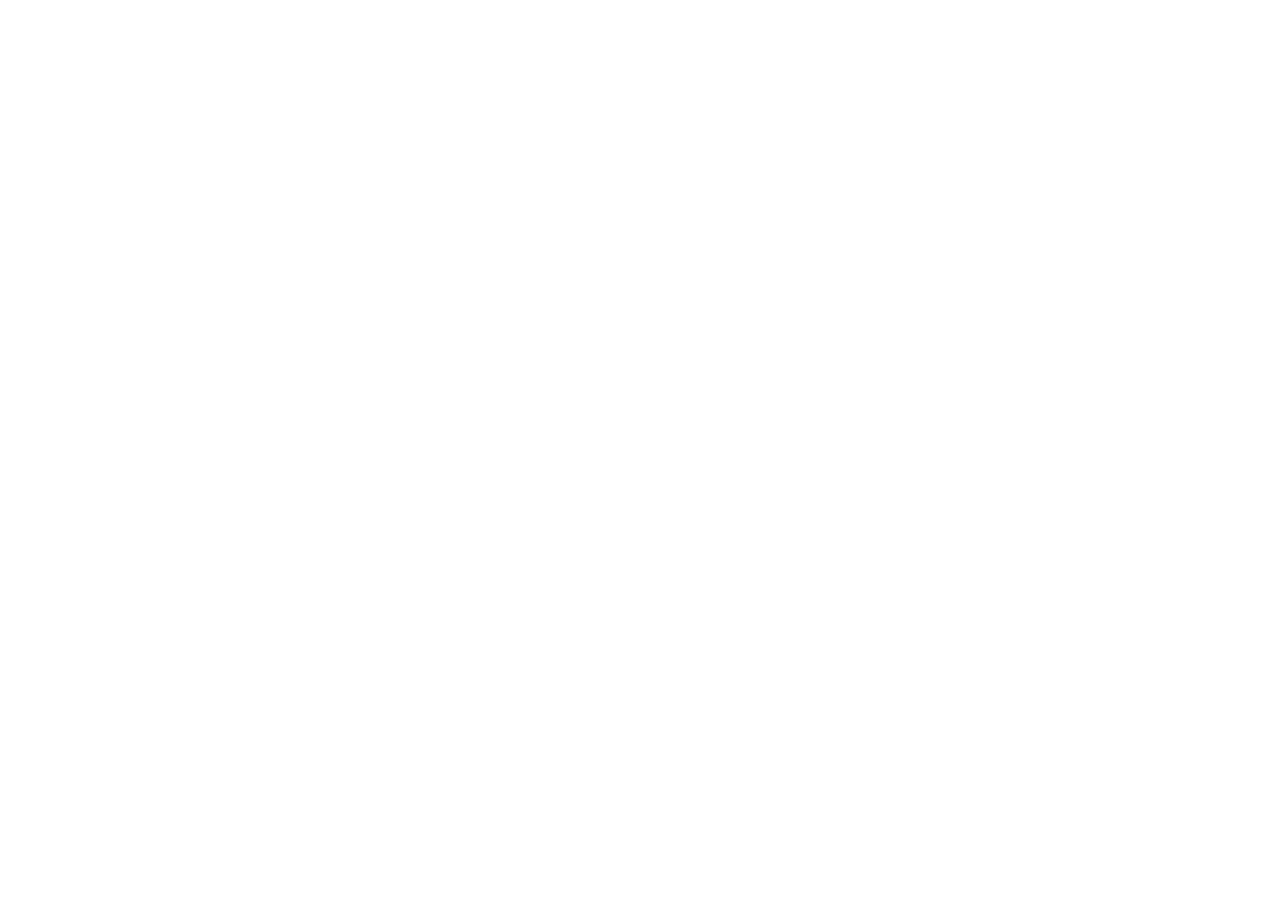
==== index.html @ 7ea30494 "Initialisation du projet." ====
<!DOCTYPE html>
<html lang="fr">
<head>
    <meta charset="UTF-8">
    <meta name="viewport" content="width=device-width, initial-scale=1.0">
    <title>A.(Roy)</title>
</head>
<body>
    
</body>
</html>
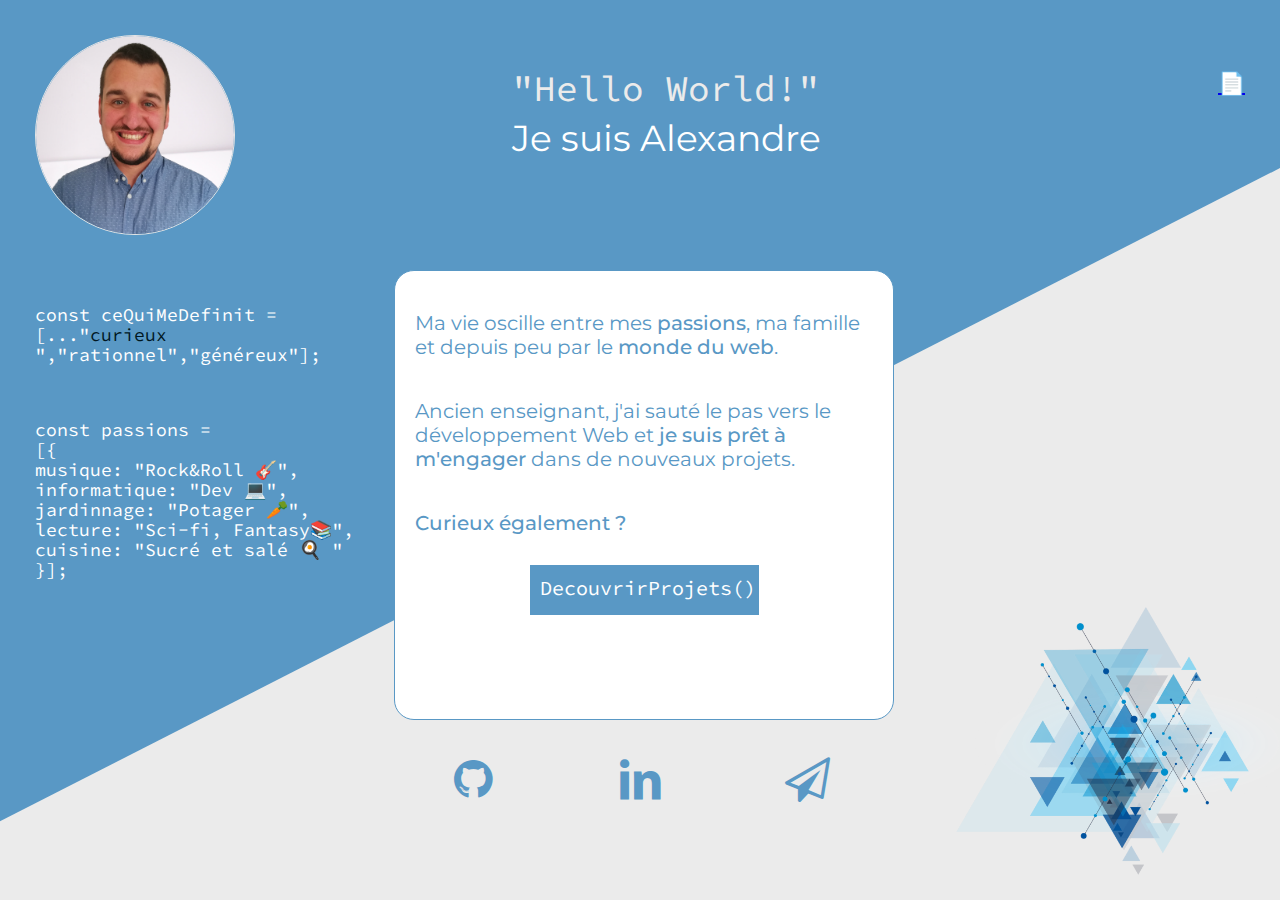
==== commit 4f065bed: "Version desktop terminée" ====
--- a/index.html
+++ b/index.html
@@ -1,11 +1,79 @@
 <!DOCTYPE html>
 <html lang="fr">
+
 <head>
     <meta charset="UTF-8">
     <meta name="viewport" content="width=device-width, initial-scale=1.0">
     <title>A.(Roy)</title>
+    <link rel="preconnect" href="https://fonts.gstatic.com">
+    <link href="https://fonts.googleapis.com/css2?family=Montserrat:wght@400;500;600&display=swap" rel="stylesheet">
+    <link rel="preconnect" href="https://fonts.gstatic.com">
+    <link href="https://fonts.googleapis.com/css2?family=Source+Code+Pro:wght@400;500;600&display=swap"
+        rel="stylesheet">
+    <link rel="stylesheet" href="css/main.css">
+    <link rel="stylesheet" href="css/fontello.css">
 </head>
+
 <body>
-    
+    <div class="main">
+        <header>
+            <img src="img/photo_CV.png" alt="">
+            <div class="title">
+                <h1>"Hello World!"</h1>
+                <h2>Je suis Alexandre</h2>
+            </div>
+
+            <a href="./doc/CVROYALEXANDRE.pdf" target="_blank">
+                📄
+            </a>
+        </header>
+        <div class="center">
+            <div class="codec">
+                <code>
+                const ceQuiMeDefinit = 
+                <br>
+                [..."<span>curieux</span> ","rationnel","généreux"];
+                </code>
+
+                <code> const passions  = 
+                <br>
+                [{​​​​​
+                <br>
+                musique: "Rock&Roll 🎸",
+                <br>
+                informatique: "Dev 💻",
+                <br>
+                jardinnage: "Potager 🥕",
+                <br>
+                lecture: "Sci-fi, Fantasy📚",
+                <br>
+                cuisine: "Sucré et salé 🍳 "
+                <br>
+                }​​​​​
+                ];  
+                </code>
+            </div>
+
+            <div class="hero">
+                <p>Ma vie oscille entre mes <span>passions</span>, ma famille et depuis peu par le <span>monde du
+                        web</span>.</p>
+                <p>Ancien enseignant, j'ai sauté le pas vers le développement Web et <span>je suis prêt à m'engager</span> dans de
+                    nouveaux projets.</p>
+                <p><span>Curieux également ?</span></p>
+                <a href=""><p>DecouvrirProjets()</p></a>
+            </div>
+            <p class="blank"></p>
+        </div>
+        <footer>
+            
+            <div class="btns">
+                <a href="https://github.com/Axyor/Projets_AROY" target="_blank"><i class="icon-github"></i></a>
+                <a href="https://www.linkedin.com/in/alexandre-roy-1086a96a/"target="_blank"><i class="icon-linkedin"></i></a>
+                <a href="mailto:alexandreroy01@gmail.com"><i class="icon-paper-plane-empty"></i></a>
+            </div> 
+            <img src="img/Blue-shape.png" alt="" srcset="">
+        </footer>
+    </div>
 </body>
+
 </html>--- a/css/main.css
+++ b/css/main.css
@@ -0,0 +1,229 @@
+@font-face {
+  font-family: "fontello";
+  src: url("../font/fontello.woff2") format("woff2");
+  font-weight: normal;
+  font-style: normal;
+}
+* {
+  box-sizing: border-box;
+}
+
+html {
+  font-size: 62.5%;
+}
+
+body {
+  margin: 0;
+  font-size: 1.6rem;
+}
+body .main {
+  max-width: 1800px;
+  height: 100vh;
+  background-image: url(../img/FONDDESKTOP2.svg);
+  background-repeat: no-repeat;
+  background-size: cover;
+  background-position: center;
+  margin: 0 auto;
+  position: relative;
+}
+@media screen and (max-width: 990px) {
+  body .main {
+    width: 990px;
+    height: 100vh;
+    background-image: url(../img/FONDTABLETTE.svg);
+    background-repeat: no-repeat;
+    background-size: cover;
+    background-position: center;
+    background-attachment: fixed;
+  }
+}
+@media screen and (max-width: 575px) {
+  body .main {
+    width: 100%;
+    background-image: url(../img/FONDTABLETTE.svg);
+    background-repeat: no-repeat;
+    background-size: cover;
+    background-position: center;
+    background-attachment: fixed;
+  }
+  body .main header {
+    padding: 1rem 1.5rem;
+    width: 100%;
+    height: 20vh;
+  }
+  body .main header img {
+    width: 12rem;
+    height: 12rem;
+    border: 1px solid #5998C5;
+    border-radius: 15rem;
+  }
+  body .main header .title {
+    display: flex;
+    width: 50%;
+    flex-direction: column;
+    padding: 3rem 0;
+    margin: 0;
+  }
+  body .main header .title h1 {
+    font-size: 2rem;
+    color: #5998C5;
+    margin: 0;
+  }
+  body .main header .title h2 {
+    font-size: 2rem;
+    color: #5998C5;
+    margin: 0;
+  }
+  body .main header a {
+    display: none;
+  }
+  body .main .center {
+    display: flex;
+    flex-direction: column;
+    justify-content: space-between;
+    height: 50vh;
+  }
+  body .main .center .codec {
+    width: 50%;
+    display: flex;
+  }
+  body .main .center .codec code {
+    padding: 3.5rem 0 2rem 3.5rem;
+    font-family: Source Code Pro;
+    font-style: normal;
+    font-weight: normal;
+    font-size: 18px;
+    line-height: 20px;
+    color: #FFFFFF;
+  }
+  body .main .center .codec code span {
+    color: Rgb(0, 23, 31);
+  }
+  body .main .center .blank {
+    display: none;
+  }
+}
+body header {
+  display: flex;
+  padding: 3.5rem;
+  justify-content: space-between;
+  align-items: center;
+  height: 30vh;
+}
+body header img {
+  width: 20rem;
+  height: 20rem;
+  border: 1.5px solid #E5E5E5;
+  border-radius: 15rem;
+}
+body header .title {
+  width: 40rem;
+  height: 13.8rem;
+  align-items: center;
+  text-align: center;
+  margin-right: 10%;
+}
+body header .title h1 {
+  font-family: Source Code Pro;
+  font-style: normal;
+  font-weight: 400;
+  font-size: 3.6rem;
+  color: #EBEBEB;
+  margin: 0;
+}
+body header .title h2 {
+  font-family: Montserrat;
+  font-style: normal;
+  font-weight: 400;
+  font-size: 3.6rem;
+  color: white;
+  margin: 5px;
+}
+body header a {
+  margin-bottom: 8.5%;
+  font-size: 2.2rem;
+}
+body .center {
+  display: flex;
+  justify-content: space-between;
+  height: 50vh;
+}
+body .center .codec {
+  width: 46rem;
+  height: 3.2rem;
+  display: flex;
+  flex-wrap: wrap;
+}
+body .center .codec code {
+  padding: 3.5rem 0 2rem 3.5rem;
+  font-family: Source Code Pro;
+  font-style: normal;
+  font-weight: normal;
+  font-size: 18px;
+  line-height: 20px;
+  color: #FFFFFF;
+}
+body .center .codec code span {
+  color: Rgb(0, 23, 31);
+}
+body .center .hero {
+  display: flex;
+  width: 45%;
+  max-height: 100%;
+  background-color: #FFFFFF;
+  border: solid #5998C5 1.5px;
+  border-radius: 2rem;
+  flex-direction: column;
+  font-family: Montserrat;
+  font-size: 2rem;
+  color: #5998C5;
+  padding: 2rem;
+}
+body .center .hero p span {
+  font-weight: 500;
+}
+body .center .hero a {
+  align-self: center;
+  margin: 1rem;
+  text-decoration: none;
+  width: 50%;
+  height: 5rem;
+  background-color: #5998C5;
+  color: white;
+  text-align: center;
+}
+body .center .hero a p {
+  margin: 0;
+  padding: 1rem;
+  font-family: Source Code Pro;
+}
+body .center .blank {
+  width: 45rem;
+}
+body footer {
+  width: 100%;
+  display: flex;
+  justify-content: center;
+  height: 20vh;
+}
+body footer .btns {
+  bottom: 0;
+  margin-top: 3.4rem;
+}
+body footer .btns a {
+  margin: 0 4rem;
+}
+body footer .btns a i {
+  text-decoration: none;
+  color: #5998C5;
+  padding: 1rem;
+  font-size: 4.5rem;
+}
+body footer img {
+  bottom: 0;
+  right: 0;
+  width: 26%;
+  position: absolute;
+}
+
+/*# sourceMappingURL=main.css.map */
--- a/css/fontello.css
+++ b/css/fontello.css
@@ -0,0 +1,71 @@
+@font-face {
+  font-family: 'fontello';
+  src: url('../font/fontello.eot?61932019');
+  src: url('../font/fontello.eot?61932019#iefix') format('embedded-opentype'),
+       url('../font/fontello.woff2?61932019') format('woff2'),
+       url('../font/fontello.woff?61932019') format('woff'),
+       url('../font/fontello.ttf?61932019') format('truetype'),
+       url('../font/fontello.svg?61932019#fontello') format('svg');
+  font-weight: normal;
+  font-style: normal;
+}
+/* Chrome hack: SVG is rendered more smooth in Windozze. 100% magic, uncomment if you need it. */
+/* Note, that will break hinting! In other OS-es font will be not as sharp as it could be */
+/*
+@media screen and (-webkit-min-device-pixel-ratio:0) {
+  @font-face {
+    font-family: 'fontello';
+    src: url('../font/fontello.svg?61932019#fontello') format('svg');
+  }
+}
+*/
+ 
+ [class^="icon-"]:before, [class*=" icon-"]:before {
+  font-family: "fontello";
+  font-style: normal;
+  font-weight: normal;
+  speak: never;
+ 
+  display: inline-block;
+  text-decoration: inherit;
+  width: 1em;
+  margin-right: .2em;
+  text-align: center;
+  /* opacity: .8; */
+ 
+  /* For safety - reset parent styles, that can break glyph codes*/
+  font-variant: normal;
+  text-transform: none;
+ 
+  /* fix buttons height, for twitter bootstrap */
+  line-height: 1em;
+ 
+  /* Animation center compensation - margins should be symmetric */
+  /* remove if not needed */
+  margin-left: .2em;
+ 
+  /* you can be more comfortable with increased icons size */
+  /* font-size: 120%; */
+ 
+  /* Font smoothing. That was taken from TWBS */
+  -webkit-font-smoothing: antialiased;
+  -moz-osx-font-smoothing: grayscale;
+ 
+  /* Uncomment for 3D effect */
+  /* text-shadow: 1px 1px 1px rgba(127, 127, 127, 0.3); */
+}
+ 
+.icon-article:before { content: '\e800'; } /* '' */
+.icon-down-open:before { content: '\e801'; } /* '' */
+.icon-doc:before { content: '\e802'; } /* '' */
+.icon-left-open:before { content: '\e803'; } /* '' */
+.icon-right-open:before { content: '\e804'; } /* '' */
+.icon-up-open:before { content: '\e805'; } /* '' */
+.icon-list:before { content: '\e806'; } /* '' */
+.icon-quote-left:before { content: '\e807'; } /* '' */
+.icon-quote-right:before { content: '\e808'; } /* '' */
+.icon-moon:before { content: '\e809'; } /* '' */
+.icon-sun:before { content: '\e80a'; } /* '' */
+.icon-github:before { content: '\f09b'; } /* '' */
+.icon-paper-plane-empty:before { content: '\f1d9'; } /* '' */
+.icon-linkedin:before { content: '\f318'; } /* '' */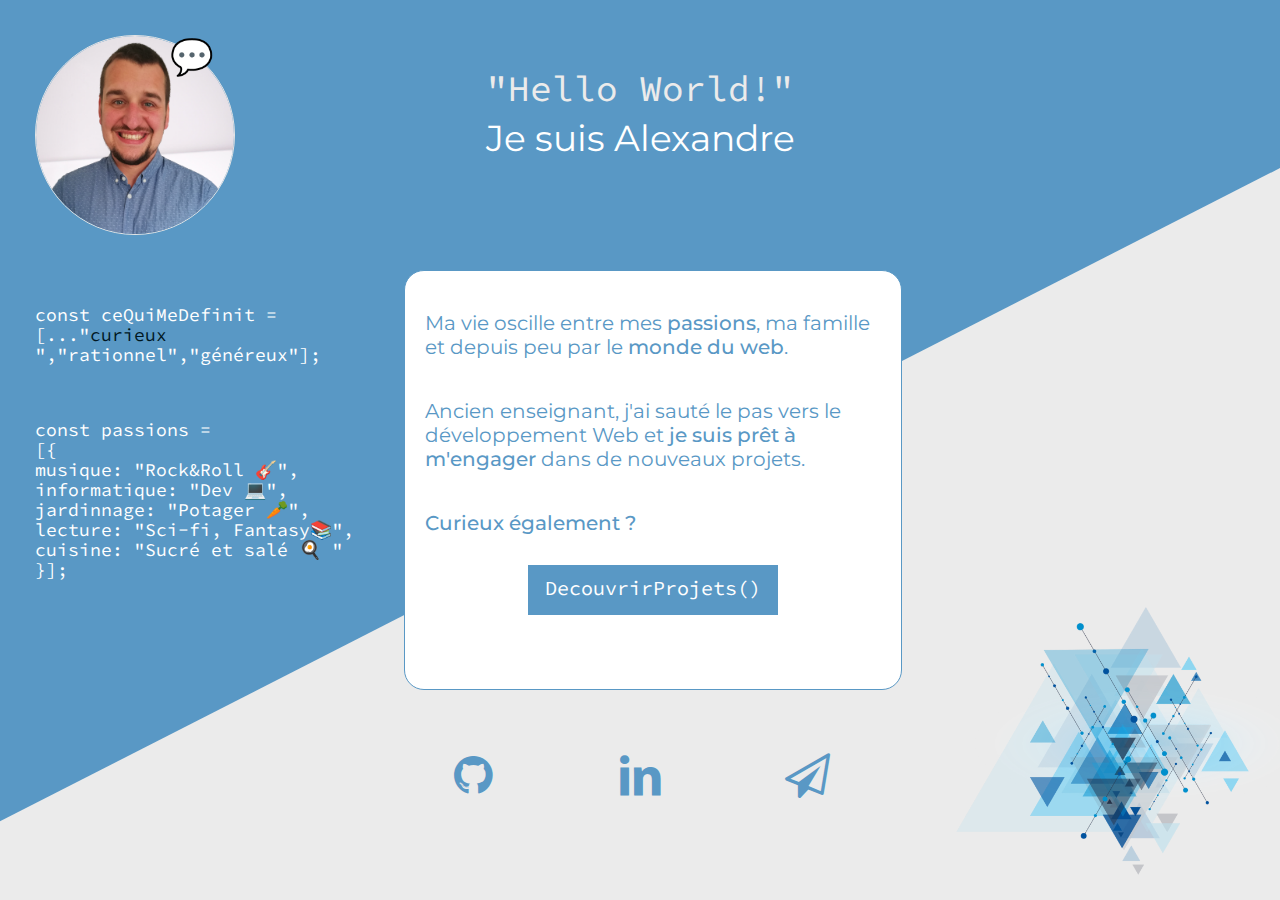
==== commit e3f4c350: "Mobile + Tablette Responsive" ====
--- a/index.html
+++ b/index.html
@@ -12,20 +12,22 @@
         rel="stylesheet">
     <link rel="stylesheet" href="css/main.css">
     <link rel="stylesheet" href="css/fontello.css">
+    <link rel="icon" href="/img/favicon-32x32.png">
 </head>
 
 <body>
     <div class="main">
         <header>
-            <img src="img/photo_CV.png" alt="">
+            <img src="img/photo_CV.png" alt=""></img>
             <div class="title">
                 <h1>"Hello World!"</h1>
                 <h2>Je suis Alexandre</h2>
             </div>
 
             <a href="./doc/CVROYALEXANDRE.pdf" target="_blank">
-                📄
+                💬
             </a>
+            <p class="blank"></p>
         </header>
         <div class="center">
             <div class="codec">
@@ -60,7 +62,7 @@
                 <p>Ancien enseignant, j'ai sauté le pas vers le développement Web et <span>je suis prêt à m'engager</span> dans de
                     nouveaux projets.</p>
                 <p><span>Curieux également ?</span></p>
-                <a href=""><p>DecouvrirProjets()</p></a>
+                <a href="/workInProg.html"><p>DecouvrirProjets()</p></a>
             </div>
             <p class="blank"></p>
         </div>
--- a/css/main.css
+++ b/css/main.css
@@ -17,8 +17,9 @@
   font-size: 1.6rem;
 }
 body .main {
-  max-width: 1800px;
+  max-width: auto;
   height: 100vh;
+  min-height: 100vh;
   background-image: url(../img/FONDDESKTOP2.svg);
   background-repeat: no-repeat;
   background-size: cover;
@@ -26,30 +27,135 @@
   margin: 0 auto;
   position: relative;
 }
-@media screen and (max-width: 990px) {
+@media screen and (min-width: 575px) and (max-width: 990px) {
   body .main {
-    width: 990px;
-    height: 100vh;
+    width: auto;
+    height: 120vh;
+    background-image: url(../img/FONDTABLETTE.svg);
+  }
+  body .main header {
+    padding: 1rem 0;
+    max-width: 990px;
+    height: 25vh;
+    justify-content: space-around;
+    position: relative;
+  }
+  body .main header img {
+    width: 18rem;
+    height: 18rem;
+    border: 2px solid #5998C5;
+    border-radius: 15rem;
+  }
+  body .main header .title {
+    display: flex;
+    width: 31rem;
+    height: 10rem;
+    flex-direction: column;
+    padding: 1rem 0;
+    background-color: white;
+    border-radius: 1rem;
+    margin: 0;
+  }
+  body .main header .title h1 {
+    width: 30rem;
+    font-size: 3rem;
+    color: Rgb(0, 23, 31);
+    margin: 0;
+  }
+  body .main header .title h2 {
+    width: 30rem;
+    font-size: 3rem;
+    color: #5998C5;
+    margin: 0;
+  }
+  body .main header a {
+    position: absolute;
+    top: 0;
+    left: 3rem;
+    font-size: 3rem;
+  }
+  body .main header .blank {
+    display: none;
+  }
+  body .main .center {
+    display: flex;
+    flex-direction: column;
+    align-items: center;
+    height: 75vh;
+  }
+  body .main .center .codec {
+    height: 50%;
+    width: auto;
+    padding-left: 5rem;
+  }
+  body .main .center .codec code {
+    font-size: 2rem;
+    line-height: 20px;
+    color: #5998C5;
+  }
+  body .main .center .hero {
+    align-self: flex-end;
+    margin: 3rem 5rem;
+    height: 40rem;
+    width: 45rem;
+  }
+  body .main .center .hero p {
+    font-size: 2rem;
+  }
+  body .main .center .hero p span {
+    font-weight: 500;
+  }
+  body .main .center .hero a {
+    align-self: center;
+    padding: 0;
+    margin: 1rem;
+    text-decoration: none;
+    width: 25rem;
+    height: 5rem;
+    background-color: #5998C5;
+    color: white;
+    text-align: center;
+  }
+  body .main .center .hero a p {
+    margin: 0;
+    padding: 1.5rem;
+  }
+  body .main .center .blank {
+    display: none;
+  }
+  body .main footer {
+    max-width: auto;
+  }
+  body .main footer .btns {
+    bottom: 0;
+    margin-top: 5.5rem;
+  }
+  body .main footer .btns a {
+    margin: 0 5rem;
+  }
+  body .main footer .btns a i {
+    font-size: 5rem;
+    color: #EBEBEB;
+  }
+  body .main footer img {
+    display: none;
+  }
+}
+@media screen and (max-width: 575px) {
+  body .main {
+    height: 125vh;
+    width: auto;
     background-image: url(../img/FONDTABLETTE.svg);
     background-repeat: no-repeat;
     background-size: cover;
     background-position: center;
     background-attachment: fixed;
   }
-}
-@media screen and (max-width: 575px) {
-  body .main {
-    width: 100%;
-    background-image: url(../img/FONDTABLETTE.svg);
-    background-repeat: no-repeat;
-    background-size: cover;
-    background-position: center;
-    background-attachment: fixed;
-  }
   body .main header {
-    padding: 1rem 1.5rem;
-    width: 100%;
+    padding: 1rem 2rem;
+    max-width: auto;
     height: 20vh;
+    position: relative;
   }
   body .main header img {
     width: 12rem;
@@ -59,47 +165,112 @@
   }
   body .main header .title {
     display: flex;
-    width: 50%;
+    width: 55%;
+    height: 7rem;
     flex-direction: column;
-    padding: 3rem 0;
+    padding: 1rem 0;
+    background-color: white;
+    border-radius: 1rem;
     margin: 0;
   }
   body .main header .title h1 {
+    width: 20rem;
+    font-size: 2rem;
+    color: Rgb(0, 23, 31);
+    margin: 0;
+  }
+  body .main header .title h2 {
+    width: 20rem;
     font-size: 2rem;
     color: #5998C5;
     margin: 0;
   }
-  body .main header .title h2 {
-    font-size: 2rem;
-    color: #5998C5;
-    margin: 0;
-  }
   body .main header a {
+    position: absolute;
+    top: -2rem;
+    left: -6rem;
+    font-size: 2.5rem;
+  }
+  body .main header .blank {
     display: none;
   }
   body .main .center {
     display: flex;
     flex-direction: column;
-    justify-content: space-between;
-    height: 50vh;
+    align-items: center;
+    height: 80vh;
   }
   body .main .center .codec {
-    width: 50%;
-    display: flex;
+    height: 50%;
+    width: auto;
   }
   body .main .center .codec code {
-    padding: 3.5rem 0 2rem 3.5rem;
+    padding: 0;
+    margin: 0.5rem 2rem 0 2rem;
     font-family: Source Code Pro;
     font-style: normal;
     font-weight: normal;
     font-size: 18px;
     line-height: 20px;
-    color: #FFFFFF;
+    color: #5998C5;
   }
   body .main .center .codec code span {
     color: Rgb(0, 23, 31);
   }
+  body .main .center .hero {
+    margin: 3rem 2rem;
+    height: 40rem;
+    width: 35rem;
+    background-color: #FFFFFF;
+    border: solid #5998C5 1.5px;
+    border-radius: 2rem;
+    flex-direction: column;
+    font-family: Montserrat;
+    font-size: 1.8rem;
+    color: #5998C5;
+    padding: 1rem;
+  }
+  body .main .center .hero p {
+    text-align: center;
+  }
+  body .main .center .hero p span {
+    font-weight: 500;
+  }
+  body .main .center .hero a {
+    align-self: center;
+    padding: 0;
+    margin: 1rem;
+    text-decoration: none;
+    width: 22rem;
+    height: 5rem;
+    background-color: #5998C5;
+    color: white;
+    text-align: center;
+  }
+  body .main .center .hero a p {
+    margin: 0;
+    padding: 1.5rem;
+  }
   body .main .center .blank {
+    display: none;
+  }
+  body .main footer {
+    max-width: auto;
+    display: flex;
+    justify-content: center;
+    margin: 0;
+  }
+  body .main footer .btns {
+    bottom: 0;
+    margin-top: 5.5rem;
+  }
+  body .main footer .btns a {
+    margin: 0 1rem;
+  }
+  body .main footer .btns a i {
+    color: white;
+  }
+  body .main footer img {
     display: none;
   }
 }
@@ -109,6 +280,7 @@
   justify-content: space-between;
   align-items: center;
   height: 30vh;
+  position: relative;
 }
 body header img {
   width: 20rem;
@@ -121,7 +293,6 @@
   height: 13.8rem;
   align-items: center;
   text-align: center;
-  margin-right: 10%;
 }
 body header .title h1 {
   font-family: Source Code Pro;
@@ -140,8 +311,16 @@
   margin: 5px;
 }
 body header a {
-  margin-bottom: 8.5%;
-  font-size: 2.2rem;
+  position: absolute;
+  text-decoration: none;
+  top: 0;
+  left: 0;
+  margin-top: 3.7rem;
+  margin-left: 17rem;
+  font-size: 3.5rem;
+}
+body header .blank {
+  width: 20rem;
 }
 body .center {
   display: flex;
@@ -168,8 +347,8 @@
 }
 body .center .hero {
   display: flex;
-  width: 45%;
-  max-height: 100%;
+  width: 56rem;
+  max-height: 42rem;
   background-color: #FFFFFF;
   border: solid #5998C5 1.5px;
   border-radius: 2rem;
@@ -186,7 +365,7 @@
   align-self: center;
   margin: 1rem;
   text-decoration: none;
-  width: 50%;
+  width: 25rem;
   height: 5rem;
   background-color: #5998C5;
   color: white;
@@ -198,7 +377,7 @@
   font-family: Source Code Pro;
 }
 body .center .blank {
-  width: 45rem;
+  width: 43rem;
 }
 body footer {
   width: 100%;
@@ -207,8 +386,7 @@
   height: 20vh;
 }
 body footer .btns {
-  bottom: 0;
-  margin-top: 3.4rem;
+  margin-top: 3rem;
 }
 body footer .btns a {
   margin: 0 4rem;
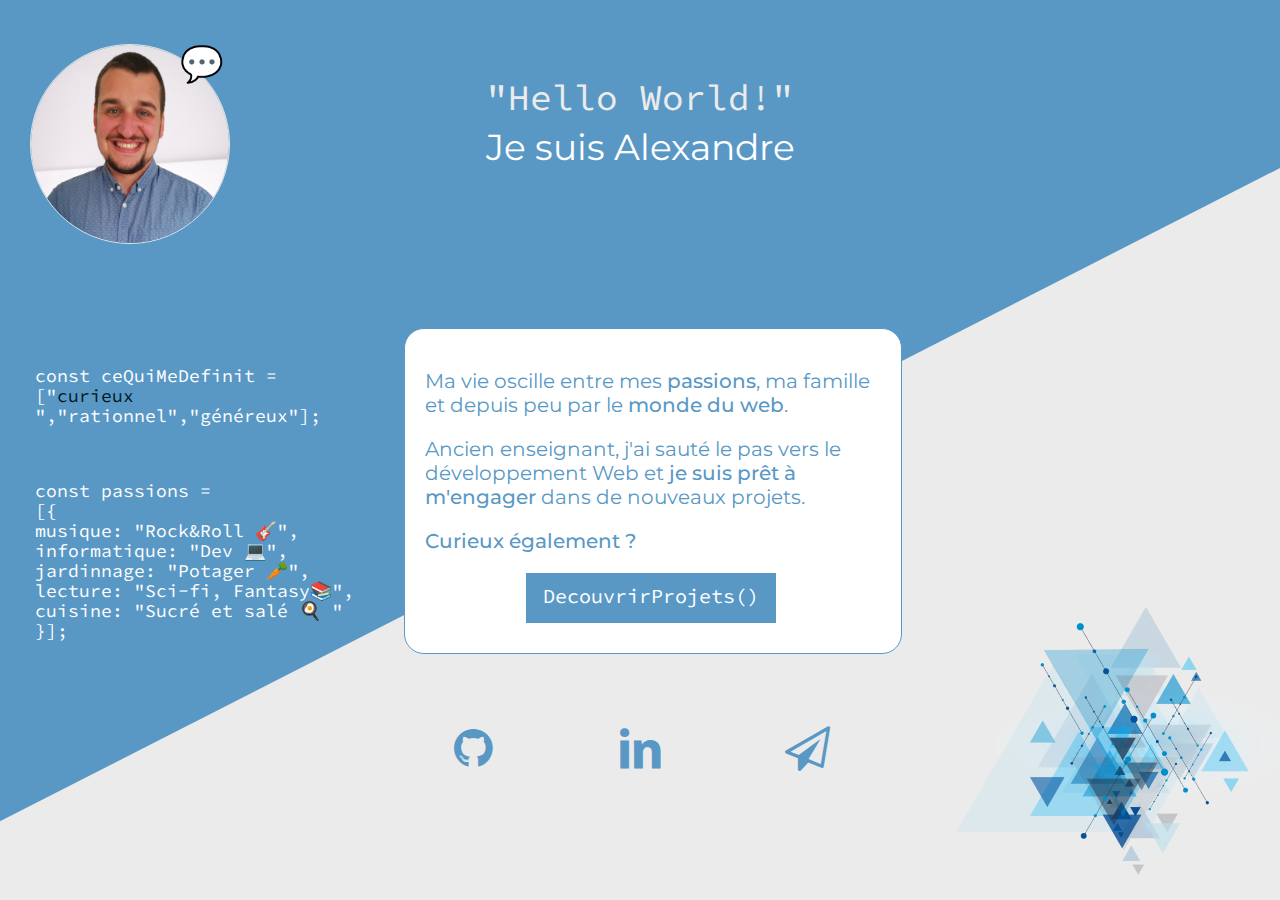
==== commit d7f11d41: "Gestion height Hero + Position bulle en absolute de img-profil" ====
--- a/index.html
+++ b/index.html
@@ -18,15 +18,16 @@
 <body>
     <div class="main">
         <header>
-            <img src="img/photo_CV.png" alt=""></img>
+            <div class="img-profil"><img src="img/photo_CV.png" alt=""><a href="./doc/CVROYALEXANDRE.pdf" target="_blank">
+                💬
+            </a></img></div>
+            
             <div class="title">
                 <h1>"Hello World!"</h1>
                 <h2>Je suis Alexandre</h2>
             </div>
 
-            <a href="./doc/CVROYALEXANDRE.pdf" target="_blank">
-                💬
-            </a>
+            
             <p class="blank"></p>
         </header>
         <div class="center">
@@ -34,7 +35,7 @@
                 <code>
                 const ceQuiMeDefinit = 
                 <br>
-                [..."<span>curieux</span> ","rationnel","généreux"];
+                ["<span>curieux</span> ","rationnel","généreux"];
                 </code>
 
                 <code> const passions  = 
@@ -59,20 +60,24 @@
             <div class="hero">
                 <p>Ma vie oscille entre mes <span>passions</span>, ma famille et depuis peu par le <span>monde du
                         web</span>.</p>
-                <p>Ancien enseignant, j'ai sauté le pas vers le développement Web et <span>je suis prêt à m'engager</span> dans de
+                <p>Ancien enseignant, j'ai sauté le pas vers le développement Web et <span>je suis prêt à
+                        m'engager</span> dans de
                     nouveaux projets.</p>
                 <p><span>Curieux également ?</span></p>
-                <a href="/workInProg.html"><p>DecouvrirProjets()</p></a>
+                <a href="/workInProg.html">
+                    <p>DecouvrirProjets()</p>
+                </a>
             </div>
             <p class="blank"></p>
         </div>
         <footer>
-            
+
             <div class="btns">
                 <a href="https://github.com/Axyor/Projets_AROY" target="_blank"><i class="icon-github"></i></a>
-                <a href="https://www.linkedin.com/in/alexandre-roy-1086a96a/"target="_blank"><i class="icon-linkedin"></i></a>
+                <a href="https://www.linkedin.com/in/alexandre-roy-1086a96a/" target="_blank"><i
+                        class="icon-linkedin"></i></a>
                 <a href="mailto:alexandreroy01@gmail.com"><i class="icon-paper-plane-empty"></i></a>
-            </div> 
+            </div>
             <img src="img/Blue-shape.png" alt="" srcset="">
         </footer>
     </div>
--- a/css/main.css
+++ b/css/main.css
@@ -13,6 +13,7 @@
 }
 
 body {
+  width: auto;
   margin: 0;
   font-size: 1.6rem;
 }
@@ -27,10 +28,10 @@
   margin: 0 auto;
   position: relative;
 }
-@media screen and (min-width: 575px) and (max-width: 990px) {
+@media screen and (min-width: 575px) and (max-width: 990px) and (orientation: portrait) {
   body .main {
     width: auto;
-    height: 120vh;
+    height: auto;
     background-image: url(../img/FONDTABLETTE.svg);
   }
   body .main header {
@@ -40,11 +41,23 @@
     justify-content: space-around;
     position: relative;
   }
-  body .main header img {
+  body .main header .img-profil {
     width: 18rem;
     height: 18rem;
+    position: relative;
+  }
+  body .main header .img-profil img {
+    height: 100%;
+    width: 100%;
+    border-radius: 15rem;
     border: 2px solid #5998C5;
-    border-radius: 15rem;
+    position: absolute;
+  }
+  body .main header .img-profil a {
+    position: absolute;
+    top: 0;
+    left: 13rem;
+    font-size: 3rem;
   }
   body .main header .title {
     display: flex;
@@ -68,12 +81,6 @@
     color: #5998C5;
     margin: 0;
   }
-  body .main header a {
-    position: absolute;
-    top: 0;
-    left: 3rem;
-    font-size: 3rem;
-  }
   body .main header .blank {
     display: none;
   }
@@ -96,7 +103,7 @@
   body .main .center .hero {
     align-self: flex-end;
     margin: 3rem 5rem;
-    height: 40rem;
+    height: auto;
     width: 45rem;
   }
   body .main .center .hero p {
@@ -109,6 +116,7 @@
     align-self: center;
     padding: 0;
     margin: 1rem;
+    margin-left: 20%;
     text-decoration: none;
     width: 25rem;
     height: 5rem;
@@ -141,27 +149,37 @@
     display: none;
   }
 }
-@media screen and (max-width: 575px) {
+@media screen and (max-width: 575px) and (orientation: portrait) {
   body .main {
-    height: 125vh;
+    height: auto;
     width: auto;
     background-image: url(../img/FONDTABLETTE.svg);
     background-repeat: no-repeat;
     background-size: cover;
     background-position: center;
-    background-attachment: fixed;
   }
   body .main header {
     padding: 1rem 2rem;
-    max-width: auto;
-    height: 20vh;
+    width: auto;
+    height: 20%;
     position: relative;
   }
-  body .main header img {
+  body .main header .img-profil {
     width: 12rem;
     height: 12rem;
-    border: 1px solid #5998C5;
+    position: relative;
+  }
+  body .main header .img-profil img {
+    height: 100%;
+    width: 100%;
     border-radius: 15rem;
+    border: 2px solid #5998C5;
+  }
+  body .main header .img-profil a {
+    position: absolute;
+    top: 0;
+    left: 8rem;
+    font-size: 2.5rem;
   }
   body .main header .title {
     display: flex;
@@ -185,12 +203,6 @@
     color: #5998C5;
     margin: 0;
   }
-  body .main header a {
-    position: absolute;
-    top: -2rem;
-    left: -6rem;
-    font-size: 2.5rem;
-  }
   body .main header .blank {
     display: none;
   }
@@ -198,15 +210,15 @@
     display: flex;
     flex-direction: column;
     align-items: center;
-    height: 80vh;
+    height: 80%;
   }
   body .main .center .codec {
-    height: 50%;
+    height: 25rem;
     width: auto;
   }
   body .main .center .codec code {
     padding: 0;
-    margin: 0.5rem 2rem 0 2rem;
+    margin: 0rem 2rem 0 2rem;
     font-family: Source Code Pro;
     font-style: normal;
     font-weight: normal;
@@ -218,8 +230,8 @@
     color: Rgb(0, 23, 31);
   }
   body .main .center .hero {
-    margin: 3rem 2rem;
-    height: 40rem;
+    margin: 2rem 2rem;
+    height: auto;
     width: 35rem;
     background-color: #FFFFFF;
     border: solid #5998C5 1.5px;
@@ -240,6 +252,7 @@
     align-self: center;
     padding: 0;
     margin: 1rem;
+    margin-left: 17%;
     text-decoration: none;
     width: 22rem;
     height: 5rem;
@@ -276,17 +289,30 @@
 }
 body header {
   display: flex;
-  padding: 3.5rem;
+  padding: 1rem 3rem;
   justify-content: space-between;
   align-items: center;
-  height: 30vh;
+  height: 32vh;
   position: relative;
 }
-body header img {
+body header .img-profil {
   width: 20rem;
   height: 20rem;
+  position: relative;
+}
+body header .img-profil img {
+  height: 100%;
+  width: 100%;
+  border-radius: 15rem;
   border: 1.5px solid #E5E5E5;
-  border-radius: 15rem;
+  position: absolute;
+}
+body header .img-profil a {
+  position: absolute;
+  text-decoration: none;
+  top: 0;
+  left: 15rem;
+  font-size: 3.5rem;
 }
 body header .title {
   width: 40rem;
@@ -310,26 +336,18 @@
   color: white;
   margin: 5px;
 }
-body header a {
-  position: absolute;
-  text-decoration: none;
-  top: 0;
-  left: 0;
-  margin-top: 3.7rem;
-  margin-left: 17rem;
-  font-size: 3.5rem;
-}
 body header .blank {
   width: 20rem;
 }
 body .center {
   display: flex;
   justify-content: space-between;
-  height: 50vh;
+  align-items: center;
+  height: 45vh;
 }
 body .center .codec {
   width: 46rem;
-  height: 3.2rem;
+  height: 32rem;
   display: flex;
   flex-wrap: wrap;
 }
@@ -346,9 +364,8 @@
   color: Rgb(0, 23, 31);
 }
 body .center .hero {
-  display: flex;
   width: 56rem;
-  max-height: 42rem;
+  height: auto;
   background-color: #FFFFFF;
   border: solid #5998C5 1.5px;
   border-radius: 2rem;
@@ -362,8 +379,9 @@
   font-weight: 500;
 }
 body .center .hero a {
-  align-self: center;
+  display: block;
   margin: 1rem;
+  margin-left: 22%;
   text-decoration: none;
   width: 25rem;
   height: 5rem;
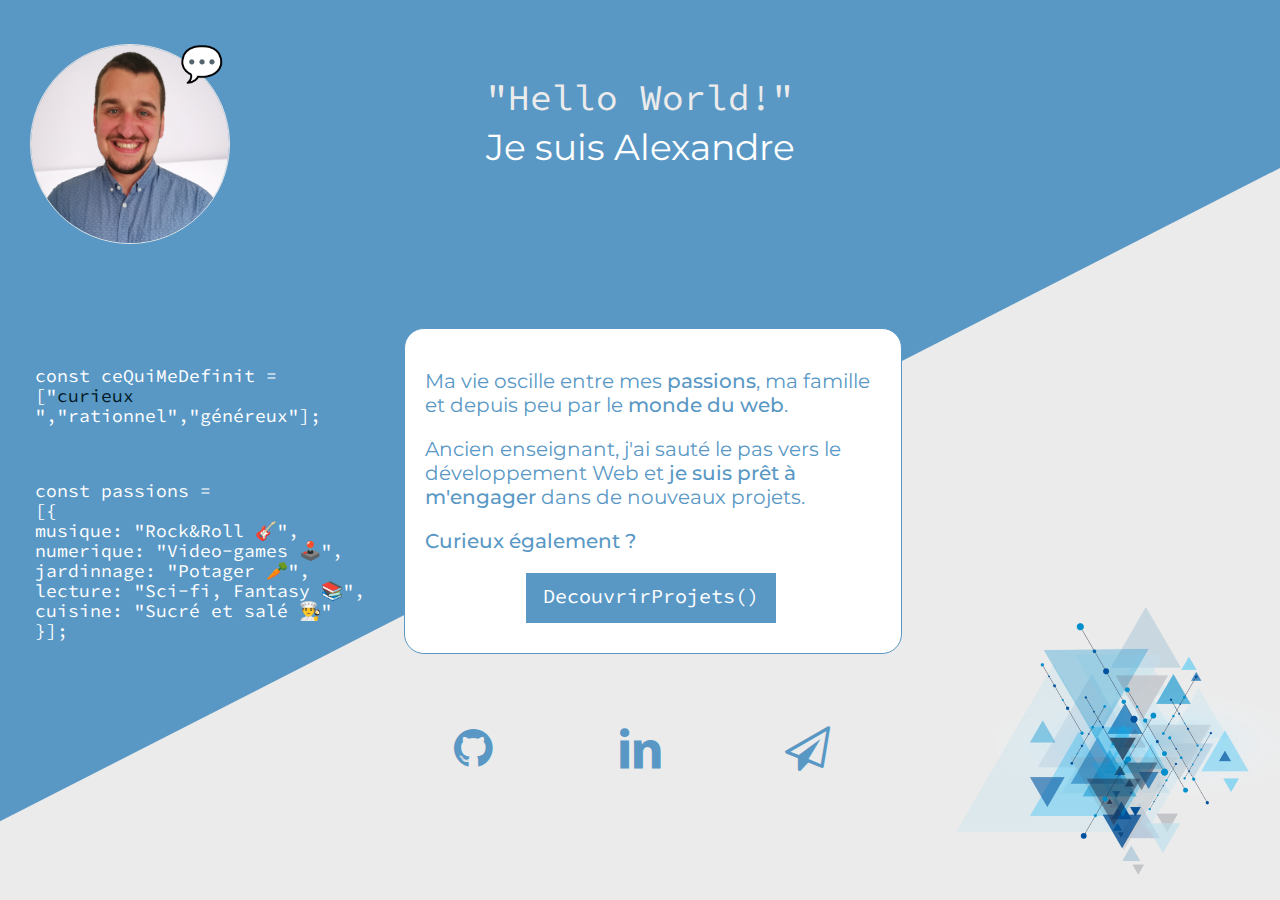
==== commit 7423a11d: "Gestion du responsive landscape/mobile + modulation des fichiers sass" ====
--- a/index.html
+++ b/index.html
@@ -44,13 +44,13 @@
                 <br>
                 musique: "Rock&Roll 🎸",
                 <br>
-                informatique: "Dev 💻",
+                numerique: "Video-games 🕹️",
                 <br>
                 jardinnage: "Potager 🥕",
                 <br>
-                lecture: "Sci-fi, Fantasy📚",
+                lecture: "Sci-fi, Fantasy 📚",
                 <br>
-                cuisine: "Sucré et salé 🍳 "
+                cuisine: "Sucré et salé 👨‍🍳"
                 <br>
                 }​​​​​
                 ];  
--- a/css/main.css
+++ b/css/main.css
@@ -11,13 +11,13 @@
 html {
   font-size: 62.5%;
 }
-
-body {
+html body {
   width: auto;
   margin: 0;
   font-size: 1.6rem;
 }
-body .main {
+
+.main {
   max-width: auto;
   height: 100vh;
   min-height: 100vh;
@@ -28,38 +28,178 @@
   margin: 0 auto;
   position: relative;
 }
+.main header {
+  display: flex;
+  padding: 1rem 3rem;
+  justify-content: space-between;
+  align-items: center;
+  height: 32vh;
+  position: relative;
+}
+.main header .img-profil {
+  width: 20rem;
+  height: 20rem;
+  position: relative;
+}
+.main header .img-profil img {
+  height: 100%;
+  width: 100%;
+  border-radius: 15rem;
+  border: 1.5px solid #e5e5e5;
+  position: absolute;
+}
+.main header .img-profil a {
+  position: absolute;
+  text-decoration: none;
+  top: 0;
+  left: 15rem;
+  font-size: 3.5rem;
+}
+.main header .title {
+  width: 40rem;
+  height: 13.8rem;
+  align-items: center;
+  text-align: center;
+}
+.main header .title h1 {
+  font-family: Source Code Pro;
+  font-style: normal;
+  font-weight: 400;
+  font-size: 3.6rem;
+  color: #ebebeb;
+  margin: 0;
+}
+.main header .title h2 {
+  font-family: Montserrat;
+  font-style: normal;
+  font-weight: 400;
+  font-size: 3.6rem;
+  color: white;
+  margin: 5px;
+}
+.main header .blank {
+  width: 20rem;
+}
+.main .center {
+  display: flex;
+  justify-content: space-between;
+  align-items: center;
+  height: 45vh;
+}
+.main .center .codec {
+  width: 46rem;
+  height: 32rem;
+  display: flex;
+  flex-wrap: wrap;
+}
+.main .center .codec code {
+  padding: 3.5rem 0 2rem 3.5rem;
+  font-family: Source Code Pro;
+  font-style: normal;
+  font-weight: normal;
+  font-size: 18px;
+  line-height: 20px;
+  color: #ffffff;
+}
+.main .center .codec code span {
+  color: Rgb(0, 23, 31);
+}
+.main .center .hero {
+  width: 56rem;
+  height: auto;
+  background-color: #ffffff;
+  border: solid #5998c5 1.5px;
+  border-radius: 2rem;
+  flex-direction: column;
+  font-family: Montserrat;
+  font-size: 2rem;
+  color: #5998c5;
+  padding: 2rem;
+}
+.main .center .hero p span {
+  font-weight: 500;
+}
+.main .center .hero a {
+  display: block;
+  margin: 1rem;
+  margin-left: 22%;
+  text-decoration: none;
+  width: 25rem;
+  height: 5rem;
+  background-color: #5998c5;
+  color: white;
+  text-align: center;
+}
+.main .center .hero a p {
+  margin: 0;
+  padding: 1rem;
+  font-family: Source Code Pro;
+}
+.main .center .blank {
+  width: 43rem;
+}
+.main footer {
+  width: 100%;
+  display: flex;
+  justify-content: center;
+  height: 20vh;
+}
+.main footer .btns {
+  margin-top: 3rem;
+}
+.main footer .btns a {
+  margin: 0 4rem;
+}
+.main footer .btns a i {
+  text-decoration: none;
+  color: #5998c5;
+  padding: 1rem;
+  font-size: 4.5rem;
+}
+.main footer img {
+  bottom: 0;
+  right: 0;
+  width: 26%;
+  position: absolute;
+}
+
 @media screen and (min-width: 575px) and (max-width: 990px) and (orientation: portrait) {
-  body .main {
+  .main {
     width: auto;
     height: auto;
     background-image: url(../img/FONDTABLETTE.svg);
-  }
-  body .main header {
+    background-repeat: no-repeat;
+    background-size: cover;
+    background-position: center;
+    margin: 0 auto;
+    position: relative;
+  }
+  .main header {
     padding: 1rem 0;
     max-width: 990px;
     height: 25vh;
     justify-content: space-around;
     position: relative;
   }
-  body .main header .img-profil {
+  .main header .img-profil {
     width: 18rem;
     height: 18rem;
     position: relative;
   }
-  body .main header .img-profil img {
+  .main header .img-profil img {
     height: 100%;
     width: 100%;
     border-radius: 15rem;
-    border: 2px solid #5998C5;
+    border: 2px solid #5998c5;
     position: absolute;
   }
-  body .main header .img-profil a {
+  .main header .img-profil a {
     position: absolute;
     top: 0;
     left: 13rem;
     font-size: 3rem;
   }
-  body .main header .title {
+  .main header .title {
     display: flex;
     width: 31rem;
     height: 10rem;
@@ -69,50 +209,50 @@
     border-radius: 1rem;
     margin: 0;
   }
-  body .main header .title h1 {
+  .main header .title h1 {
     width: 30rem;
     font-size: 3rem;
     color: Rgb(0, 23, 31);
     margin: 0;
   }
-  body .main header .title h2 {
+  .main header .title h2 {
     width: 30rem;
     font-size: 3rem;
-    color: #5998C5;
-    margin: 0;
-  }
-  body .main header .blank {
-    display: none;
-  }
-  body .main .center {
+    color: #5998c5;
+    margin: 0;
+  }
+  .main header .blank {
+    display: none;
+  }
+  .main .center {
     display: flex;
     flex-direction: column;
     align-items: center;
-    height: 75vh;
-  }
-  body .main .center .codec {
+    height: 70vh;
+  }
+  .main .center .codec {
     height: 50%;
     width: auto;
     padding-left: 5rem;
   }
-  body .main .center .codec code {
+  .main .center .codec code {
     font-size: 2rem;
     line-height: 20px;
-    color: #5998C5;
-  }
-  body .main .center .hero {
+    color: #5998c5;
+  }
+  .main .center .hero {
     align-self: flex-end;
     margin: 3rem 5rem;
     height: auto;
     width: 45rem;
   }
-  body .main .center .hero p {
+  .main .center .hero p {
     font-size: 2rem;
   }
-  body .main .center .hero p span {
+  .main .center .hero p span {
     font-weight: 500;
   }
-  body .main .center .hero a {
+  .main .center .hero a {
     align-self: center;
     padding: 0;
     margin: 1rem;
@@ -120,68 +260,70 @@
     text-decoration: none;
     width: 25rem;
     height: 5rem;
-    background-color: #5998C5;
+    background-color: #5998c5;
     color: white;
     text-align: center;
   }
-  body .main .center .hero a p {
+  .main .center .hero a p {
     margin: 0;
     padding: 1.5rem;
   }
-  body .main .center .blank {
-    display: none;
-  }
-  body .main footer {
+  .main .center .blank {
+    display: none;
+  }
+  .main footer {
     max-width: auto;
   }
-  body .main footer .btns {
+  .main footer .btns {
     bottom: 0;
     margin-top: 5.5rem;
   }
-  body .main footer .btns a {
+  .main footer .btns a {
     margin: 0 5rem;
   }
-  body .main footer .btns a i {
+  .main footer .btns a i {
     font-size: 5rem;
-    color: #EBEBEB;
-  }
-  body .main footer img {
+    color: #ebebeb;
+  }
+  .main footer img {
     display: none;
   }
 }
 @media screen and (max-width: 575px) and (orientation: portrait) {
-  body .main {
+  .main {
     height: auto;
     width: auto;
     background-image: url(../img/FONDTABLETTE.svg);
     background-repeat: no-repeat;
     background-size: cover;
     background-position: center;
-  }
-  body .main header {
+    margin: 0 auto;
+    position: relative;
+  }
+  .main header {
     padding: 1rem 2rem;
     width: auto;
-    height: 20%;
-    position: relative;
-  }
-  body .main header .img-profil {
+    height: auto;
+    position: relative;
+  }
+  .main header .img-profil {
     width: 12rem;
     height: 12rem;
     position: relative;
   }
-  body .main header .img-profil img {
+  .main header .img-profil img {
     height: 100%;
     width: 100%;
     border-radius: 15rem;
-    border: 2px solid #5998C5;
-  }
-  body .main header .img-profil a {
+    border: 2px solid #5998c5;
+  }
+  .main header .img-profil a {
     position: absolute;
     top: 0;
     left: 8rem;
     font-size: 2.5rem;
   }
-  body .main header .title {
+  .main header .title {
     display: flex;
     width: 55%;
     height: 7rem;
@@ -191,32 +333,33 @@
     border-radius: 1rem;
     margin: 0;
   }
-  body .main header .title h1 {
+  .main header .title h1 {
     width: 20rem;
     font-size: 2rem;
     color: Rgb(0, 23, 31);
     margin: 0;
   }
-  body .main header .title h2 {
+  .main header .title h2 {
     width: 20rem;
     font-size: 2rem;
-    color: #5998C5;
-    margin: 0;
-  }
-  body .main header .blank {
-    display: none;
-  }
-  body .main .center {
+    color: #5998c5;
+    margin: 0;
+  }
+  .main header .blank {
+    display: none;
+  }
+  .main .center {
     display: flex;
     flex-direction: column;
     align-items: center;
     height: 80%;
-  }
-  body .main .center .codec {
+    overflow-y: auto;
+  }
+  .main .center .codec {
     height: 25rem;
     width: auto;
   }
-  body .main .center .codec code {
+  .main .center .codec code {
     padding: 0;
     margin: 0rem 2rem 0 2rem;
     font-family: Source Code Pro;
@@ -224,31 +367,31 @@
     font-weight: normal;
     font-size: 18px;
     line-height: 20px;
-    color: #5998C5;
-  }
-  body .main .center .codec code span {
+    color: #5998c5;
+  }
+  .main .center .codec code span {
     color: Rgb(0, 23, 31);
   }
-  body .main .center .hero {
+  .main .center .hero {
     margin: 2rem 2rem;
     height: auto;
     width: 35rem;
-    background-color: #FFFFFF;
-    border: solid #5998C5 1.5px;
+    background-color: #ffffff;
+    border: solid #5998c5 1.5px;
     border-radius: 2rem;
     flex-direction: column;
     font-family: Montserrat;
     font-size: 1.8rem;
-    color: #5998C5;
+    color: #5998c5;
     padding: 1rem;
   }
-  body .main .center .hero p {
+  .main .center .hero p {
     text-align: center;
   }
-  body .main .center .hero p span {
+  .main .center .hero p span {
     font-weight: 500;
   }
-  body .main .center .hero a {
+  .main .center .hero a {
     align-self: center;
     padding: 0;
     margin: 1rem;
@@ -256,170 +399,78 @@
     text-decoration: none;
     width: 22rem;
     height: 5rem;
-    background-color: #5998C5;
+    background-color: #5998c5;
     color: white;
     text-align: center;
   }
-  body .main .center .hero a p {
+  .main .center .hero a p {
     margin: 0;
     padding: 1.5rem;
   }
-  body .main .center .blank {
-    display: none;
-  }
-  body .main footer {
+  .main .center .blank {
+    display: none;
+  }
+  .main footer {
     max-width: auto;
     display: flex;
     justify-content: center;
     margin: 0;
   }
-  body .main footer .btns {
+  .main footer .btns {
     bottom: 0;
     margin-top: 5.5rem;
   }
-  body .main footer .btns a {
+  .main footer .btns a {
     margin: 0 1rem;
   }
-  body .main footer .btns a i {
+  .main footer .btns a i {
     color: white;
   }
-  body .main footer img {
-    display: none;
-  }
-}
-body header {
-  display: flex;
-  padding: 1rem 3rem;
-  justify-content: space-between;
-  align-items: center;
-  height: 32vh;
-  position: relative;
-}
-body header .img-profil {
-  width: 20rem;
-  height: 20rem;
-  position: relative;
-}
-body header .img-profil img {
-  height: 100%;
-  width: 100%;
-  border-radius: 15rem;
-  border: 1.5px solid #E5E5E5;
-  position: absolute;
-}
-body header .img-profil a {
-  position: absolute;
-  text-decoration: none;
-  top: 0;
-  left: 15rem;
-  font-size: 3.5rem;
-}
-body header .title {
-  width: 40rem;
-  height: 13.8rem;
-  align-items: center;
-  text-align: center;
-}
-body header .title h1 {
-  font-family: Source Code Pro;
-  font-style: normal;
-  font-weight: 400;
-  font-size: 3.6rem;
-  color: #EBEBEB;
-  margin: 0;
-}
-body header .title h2 {
-  font-family: Montserrat;
-  font-style: normal;
-  font-weight: 400;
-  font-size: 3.6rem;
-  color: white;
-  margin: 5px;
-}
-body header .blank {
-  width: 20rem;
-}
-body .center {
-  display: flex;
-  justify-content: space-between;
-  align-items: center;
-  height: 45vh;
-}
-body .center .codec {
-  width: 46rem;
-  height: 32rem;
-  display: flex;
-  flex-wrap: wrap;
-}
-body .center .codec code {
-  padding: 3.5rem 0 2rem 3.5rem;
-  font-family: Source Code Pro;
-  font-style: normal;
-  font-weight: normal;
-  font-size: 18px;
-  line-height: 20px;
-  color: #FFFFFF;
-}
-body .center .codec code span {
-  color: Rgb(0, 23, 31);
-}
-body .center .hero {
-  width: 56rem;
-  height: auto;
-  background-color: #FFFFFF;
-  border: solid #5998C5 1.5px;
-  border-radius: 2rem;
-  flex-direction: column;
-  font-family: Montserrat;
-  font-size: 2rem;
-  color: #5998C5;
-  padding: 2rem;
-}
-body .center .hero p span {
-  font-weight: 500;
-}
-body .center .hero a {
-  display: block;
-  margin: 1rem;
-  margin-left: 22%;
-  text-decoration: none;
-  width: 25rem;
-  height: 5rem;
-  background-color: #5998C5;
-  color: white;
-  text-align: center;
-}
-body .center .hero a p {
-  margin: 0;
-  padding: 1rem;
-  font-family: Source Code Pro;
-}
-body .center .blank {
-  width: 43rem;
-}
-body footer {
-  width: 100%;
-  display: flex;
-  justify-content: center;
-  height: 20vh;
-}
-body footer .btns {
-  margin-top: 3rem;
-}
-body footer .btns a {
-  margin: 0 4rem;
-}
-body footer .btns a i {
-  text-decoration: none;
-  color: #5998C5;
-  padding: 1rem;
-  font-size: 4.5rem;
-}
-body footer img {
-  bottom: 0;
-  right: 0;
-  width: 26%;
-  position: absolute;
+  .main footer img {
+    display: none;
+  }
+}
+@media screen and (min-width: 575px) and (max-width: 990px) and (orientation: landscape) {
+  .main {
+    height: auto;
+    width: auto;
+    background-repeat: no-repeat;
+    background-size: cover;
+    background-position: center;
+    margin: 0 auto;
+    position: relative;
+  }
+  .main header {
+    padding: 0.2rem;
+    width: auto;
+    height: auto;
+    position: relative;
+  }
+  .main header .img-profil {
+    margin-left: 1rem;
+    width: 20rem;
+  }
+  .main header .img-profil img {
+    width: 100%;
+  }
+  .main header .title {
+    padding: 1rem;
+  }
+  .main header .title h2 {
+    margin: 0;
+  }
+  .main .center {
+    display: none;
+  }
+  .main footer {
+    height: 40vh;
+  }
+  .main footer .btns a .icon-github {
+    color: white;
+  }
+  .main footer img {
+    display: none;
+  }
 }
 
 /*# sourceMappingURL=main.css.map */
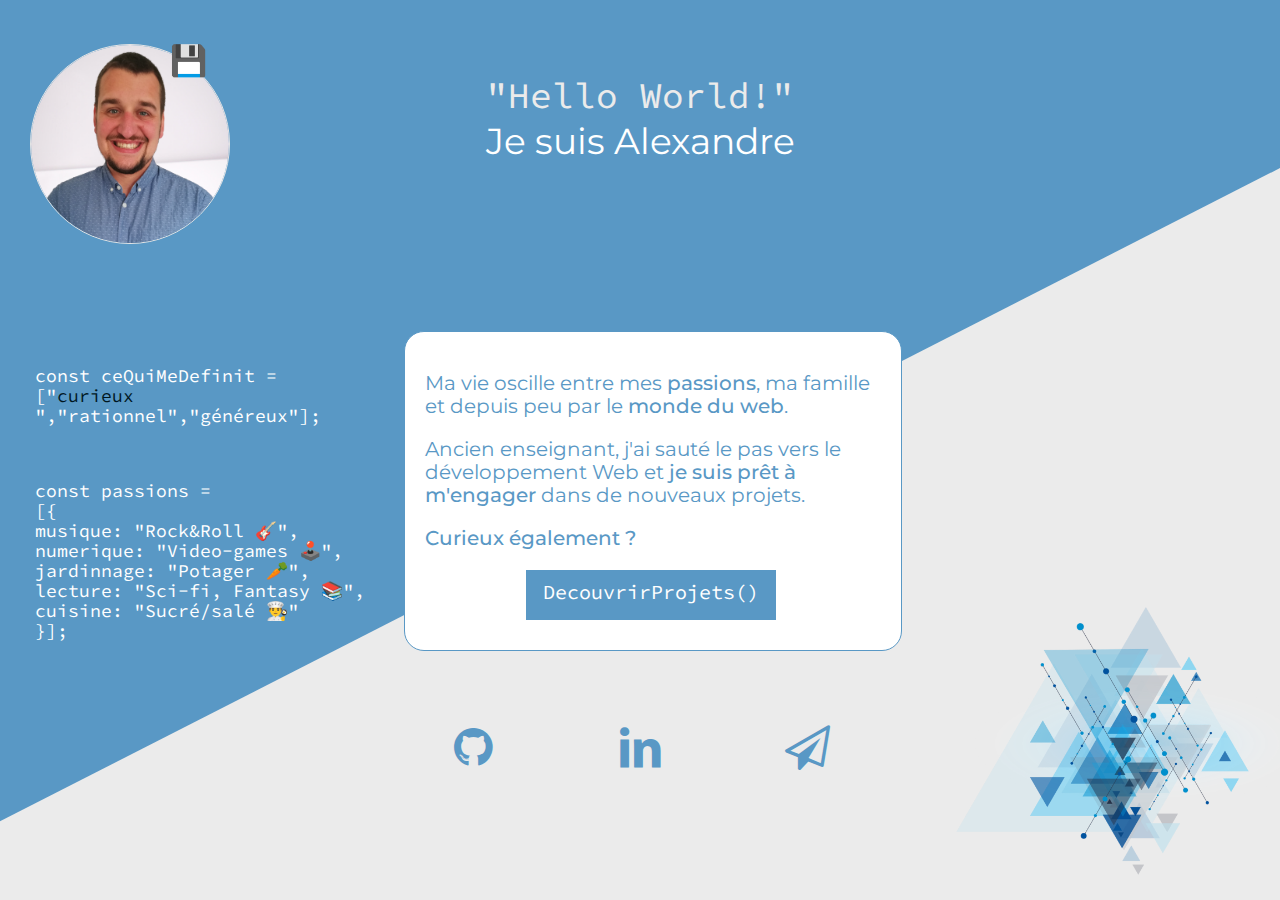
==== commit a43e16ab: "Restructuration du fichier Sass + Correction bug affichage Height/Main sur Mobile" ====
--- a/index.html
+++ b/index.html
@@ -19,7 +19,7 @@
     <div class="main">
         <header>
             <div class="img-profil"><img src="img/photo_CV.png" alt=""><a href="./doc/CVROYALEXANDRE.pdf" target="_blank">
-                💬
+                💾
             </a></img></div>
             
             <div class="title">
@@ -50,7 +50,7 @@
                 <br>
                 lecture: "Sci-fi, Fantasy 📚",
                 <br>
-                cuisine: "Sucré et salé 👨‍🍳"
+                cuisine: "Sucré/salé 👨‍🍳"
                 <br>
                 }​​​​​
                 ];  
--- a/css/main.css
+++ b/css/main.css
@@ -1,22 +1,358 @@
+* {
+  box-sizing: border-box;
+}
+
+html {
+  font-size: 62.5%;
+}
+html body {
+  width: auto;
+  height: auto;
+  margin: 0;
+  font-size: 1.6rem;
+}
+
+/*! normalize.css v8.0.1 | MIT License | github.com/necolas/normalize.css */
+/* Document
+   ========================================================================== */
+/**
+ * 1. Correct the line height in all browsers.
+ * 2. Prevent adjustments of font size after orientation changes in iOS.
+ */
+html {
+  line-height: 1.15;
+  /* 1 */
+  -webkit-text-size-adjust: 100%;
+  /* 2 */
+}
+
+/* Sections
+   ========================================================================== */
+/**
+ * Remove the margin in all browsers.
+ */
+body {
+  margin: 0;
+}
+
+/**
+ * Render the `main` element consistently in IE.
+ */
+/**
+ * Correct the font size and margin on `h1` elements within `section` and
+ * `article` contexts in Chrome, Firefox, and Safari.
+ */
+h1 {
+  font-size: 2em;
+  margin: 0.67em 0;
+}
+
+/* Grouping content
+   ========================================================================== */
+/**
+ * 1. Add the correct box sizing in Firefox.
+ * 2. Show the overflow in Edge and IE.
+ */
+hr {
+  box-sizing: content-box;
+  /* 1 */
+  height: 0;
+  /* 1 */
+  overflow: visible;
+  /* 2 */
+}
+
+/**
+ * 1. Correct the inheritance and scaling of font size in all browsers.
+ * 2. Correct the odd `em` font sizing in all browsers.
+ */
+pre {
+  font-family: monospace, monospace;
+  /* 1 */
+  font-size: 1em;
+  /* 2 */
+}
+
+/* Text-level semantics
+   ========================================================================== */
+/**
+ * Remove the gray background on active links in IE 10.
+ */
+a {
+  background-color: transparent;
+}
+
+/**
+ * 1. Remove the bottom border in Chrome 57-
+ * 2. Add the correct text decoration in Chrome, Edge, IE, Opera, and Safari.
+ */
+abbr[title] {
+  border-bottom: none;
+  /* 1 */
+  text-decoration: underline;
+  /* 2 */
+  text-decoration: underline dotted;
+  /* 2 */
+}
+
+/**
+ * Add the correct font weight in Chrome, Edge, and Safari.
+ */
+b,
+strong {
+  font-weight: bolder;
+}
+
+/**
+ * 1. Correct the inheritance and scaling of font size in all browsers.
+ * 2. Correct the odd `em` font sizing in all browsers.
+ */
+code,
+kbd,
+samp {
+  font-family: monospace, monospace;
+  /* 1 */
+  font-size: 1em;
+  /* 2 */
+}
+
+/**
+ * Add the correct font size in all browsers.
+ */
+small {
+  font-size: 80%;
+}
+
+/**
+ * Prevent `sub` and `sup` elements from affecting the line height in
+ * all browsers.
+ */
+sub,
+sup {
+  font-size: 75%;
+  line-height: 0;
+  position: relative;
+  vertical-align: baseline;
+}
+
+sub {
+  bottom: -0.25em;
+}
+
+sup {
+  top: -0.5em;
+}
+
+/* Embedded content
+   ========================================================================== */
+/**
+ * Remove the border on images inside links in IE 10.
+ */
+img {
+  border-style: none;
+}
+
+/* Forms
+   ========================================================================== */
+/**
+ * 1. Change the font styles in all browsers.
+ * 2. Remove the margin in Firefox and Safari.
+ */
+button,
+input,
+optgroup,
+select,
+textarea {
+  font-family: inherit;
+  /* 1 */
+  font-size: 100%;
+  /* 1 */
+  line-height: 1.15;
+  /* 1 */
+  margin: 0;
+  /* 2 */
+}
+
+/**
+ * Show the overflow in IE.
+ * 1. Show the overflow in Edge.
+ */
+button,
+input {
+  /* 1 */
+  overflow: visible;
+}
+
+/**
+ * Remove the inheritance of text transform in Edge, Firefox, and IE.
+ * 1. Remove the inheritance of text transform in Firefox.
+ */
+button,
+select {
+  /* 1 */
+  text-transform: none;
+}
+
+/**
+ * Correct the inability to style clickable types in iOS and Safari.
+ */
+button,
+[type=button],
+[type=reset],
+[type=submit] {
+  -webkit-appearance: button;
+}
+
+/**
+ * Remove the inner border and padding in Firefox.
+ */
+button::-moz-focus-inner,
+[type=button]::-moz-focus-inner,
+[type=reset]::-moz-focus-inner,
+[type=submit]::-moz-focus-inner {
+  border-style: none;
+  padding: 0;
+}
+
+/**
+ * Restore the focus styles unset by the previous rule.
+ */
+button:-moz-focusring,
+[type=button]:-moz-focusring,
+[type=reset]:-moz-focusring,
+[type=submit]:-moz-focusring {
+  outline: 1px dotted ButtonText;
+}
+
+/**
+ * Correct the padding in Firefox.
+ */
+fieldset {
+  padding: 0.35em 0.75em 0.625em;
+}
+
+/**
+ * 1. Correct the text wrapping in Edge and IE.
+ * 2. Correct the color inheritance from `fieldset` elements in IE.
+ * 3. Remove the padding so developers are not caught out when they zero out
+ *    `fieldset` elements in all browsers.
+ */
+legend {
+  box-sizing: border-box;
+  /* 1 */
+  color: inherit;
+  /* 2 */
+  display: table;
+  /* 1 */
+  max-width: 100%;
+  /* 1 */
+  padding: 0;
+  /* 3 */
+  white-space: normal;
+  /* 1 */
+}
+
+/**
+ * Add the correct vertical alignment in Chrome, Firefox, and Opera.
+ */
+progress {
+  vertical-align: baseline;
+}
+
+/**
+ * Remove the default vertical scrollbar in IE 10+.
+ */
+textarea {
+  overflow: auto;
+}
+
+/**
+ * 1. Add the correct box sizing in IE 10.
+ * 2. Remove the padding in IE 10.
+ */
+[type=checkbox],
+[type=radio] {
+  box-sizing: border-box;
+  /* 1 */
+  padding: 0;
+  /* 2 */
+}
+
+/**
+ * Correct the cursor style of increment and decrement buttons in Chrome.
+ */
+[type=number]::-webkit-inner-spin-button,
+[type=number]::-webkit-outer-spin-button {
+  height: auto;
+}
+
+/**
+ * 1. Correct the odd appearance in Chrome and Safari.
+ * 2. Correct the outline style in Safari.
+ */
+[type=search] {
+  -webkit-appearance: textfield;
+  /* 1 */
+  outline-offset: -2px;
+  /* 2 */
+}
+
+/**
+ * Remove the inner padding in Chrome and Safari on macOS.
+ */
+[type=search]::-webkit-search-decoration {
+  -webkit-appearance: none;
+}
+
+/**
+ * 1. Correct the inability to style clickable types in iOS and Safari.
+ * 2. Change font properties to `inherit` in Safari.
+ */
+::-webkit-file-upload-button {
+  -webkit-appearance: button;
+  /* 1 */
+  font: inherit;
+  /* 2 */
+}
+
+/* Interactive
+   ========================================================================== */
+/*
+ * Add the correct display in Edge, IE 10+, and Firefox.
+ */
+details {
+  display: block;
+}
+
+/*
+ * Add the correct display in all browsers.
+ */
+summary {
+  display: list-item;
+}
+
+/* Misc
+   ========================================================================== */
+/**
+ * Add the correct display in IE 10+.
+ */
+template {
+  display: none;
+}
+
+/**
+ * Add the correct display in IE 10.
+ */
+[hidden] {
+  display: none;
+}
+
 @font-face {
   font-family: "fontello";
   src: url("../font/fontello.woff2") format("woff2");
   font-weight: normal;
   font-style: normal;
 }
-* {
-  box-sizing: border-box;
-}
-
-html {
-  font-size: 62.5%;
-}
-html body {
-  width: auto;
-  margin: 0;
-  font-size: 1.6rem;
-}
-
 .main {
   max-width: auto;
   height: 100vh;
@@ -52,8 +388,8 @@
   position: absolute;
   text-decoration: none;
   top: 0;
-  left: 15rem;
-  font-size: 3.5rem;
+  left: 14rem;
+  font-size: 3rem;
 }
 .main header .title {
   width: 40rem;
@@ -291,11 +627,11 @@
 }
 @media screen and (max-width: 575px) and (orientation: portrait) {
   .main {
-    height: auto;
+    height: 82rem;
     width: auto;
-    background-image: url(../img/FONDTABLETTE.svg);
+    background-image: url(/img/FONDMOBILE.svg);
     background-repeat: no-repeat;
-    background-size: cover;
+    background-size: 150vh;
     background-position: center;
     margin: 0 auto;
     position: relative;
@@ -321,7 +657,7 @@
     position: absolute;
     top: 0;
     left: 8rem;
-    font-size: 2.5rem;
+    font-size: 2rem;
   }
   .main header .title {
     display: flex;
@@ -352,7 +688,7 @@
     display: flex;
     flex-direction: column;
     align-items: center;
-    height: 80%;
+    height: auto;
     overflow-y: auto;
   }
   .main .center .codec {
@@ -411,20 +747,20 @@
     display: none;
   }
   .main footer {
-    max-width: auto;
     display: flex;
     justify-content: center;
     margin: 0;
+    height: auto;
   }
   .main footer .btns {
-    bottom: 0;
-    margin-top: 5.5rem;
+    margin-top: 0;
   }
   .main footer .btns a {
     margin: 0 1rem;
   }
   .main footer .btns a i {
     color: white;
+    font-size: 4rem;
   }
   .main footer img {
     display: none;
@@ -439,31 +775,60 @@
     background-position: center;
     margin: 0 auto;
     position: relative;
+    background-image: url(/img/FONDDESKTOP2.svg);
   }
   .main header {
-    padding: 0.2rem;
+    padding: 1rem;
     width: auto;
-    height: auto;
+    height: 50vh;
     position: relative;
   }
   .main header .img-profil {
     margin-left: 1rem;
-    width: 20rem;
+    width: 17rem;
+    height: 17rem;
   }
   .main header .img-profil img {
     width: 100%;
   }
+  .main header .img-profil a {
+    position: absolute;
+    top: 0;
+    left: 12rem;
+    font-size: 2.2rem;
+  }
   .main header .title {
-    padding: 1rem;
+    margin: 1rem;
+    display: flex;
+    width: 30rem;
+    height: 7rem;
+    flex-direction: column;
+    padding: 1rem 0;
+    background-color: white;
+    border-radius: 1rem;
+    margin: 0;
+  }
+  .main header .title h1 {
+    width: 20rem;
+    font-size: 2.2rem;
+    color: Rgb(0, 23, 31);
+    margin: 0;
   }
   .main header .title h2 {
+    width: 20rem;
+    font-size: 2rem;
+    color: #5998c5;
     margin: 0;
   }
   .main .center {
     display: none;
   }
   .main footer {
-    height: 40vh;
+    height: 50vh;
+    padding: 1rem;
+  }
+  .main footer .btns {
+    margin-top: 5rem;
   }
   .main footer .btns a .icon-github {
     color: white;
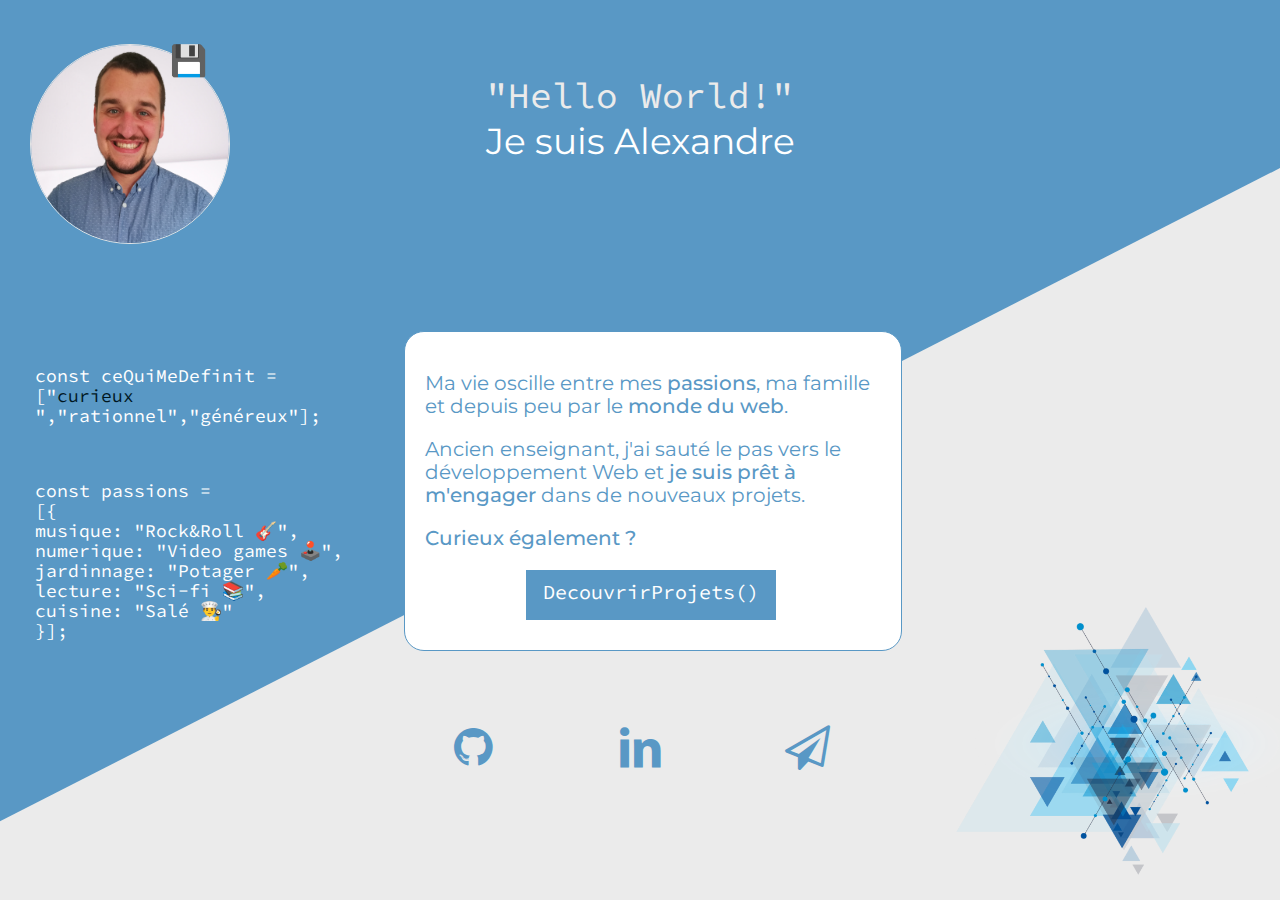
==== commit cc64fc2a: "Ajout CV mis à jour" ====
--- a/index.html
+++ b/index.html
@@ -44,13 +44,13 @@
                 <br>
                 musique: "Rock&Roll 🎸",
                 <br>
-                numerique: "Video-games 🕹️",
+                numerique: "Video games 🕹️",
                 <br>
                 jardinnage: "Potager 🥕",
                 <br>
-                lecture: "Sci-fi, Fantasy 📚",
+                lecture: "Sci-fi 📚",
                 <br>
-                cuisine: "Sucré/salé 👨‍🍳"
+                cuisine: "Salé 👨‍🍳"
                 <br>
                 }​​​​​
                 ];  
